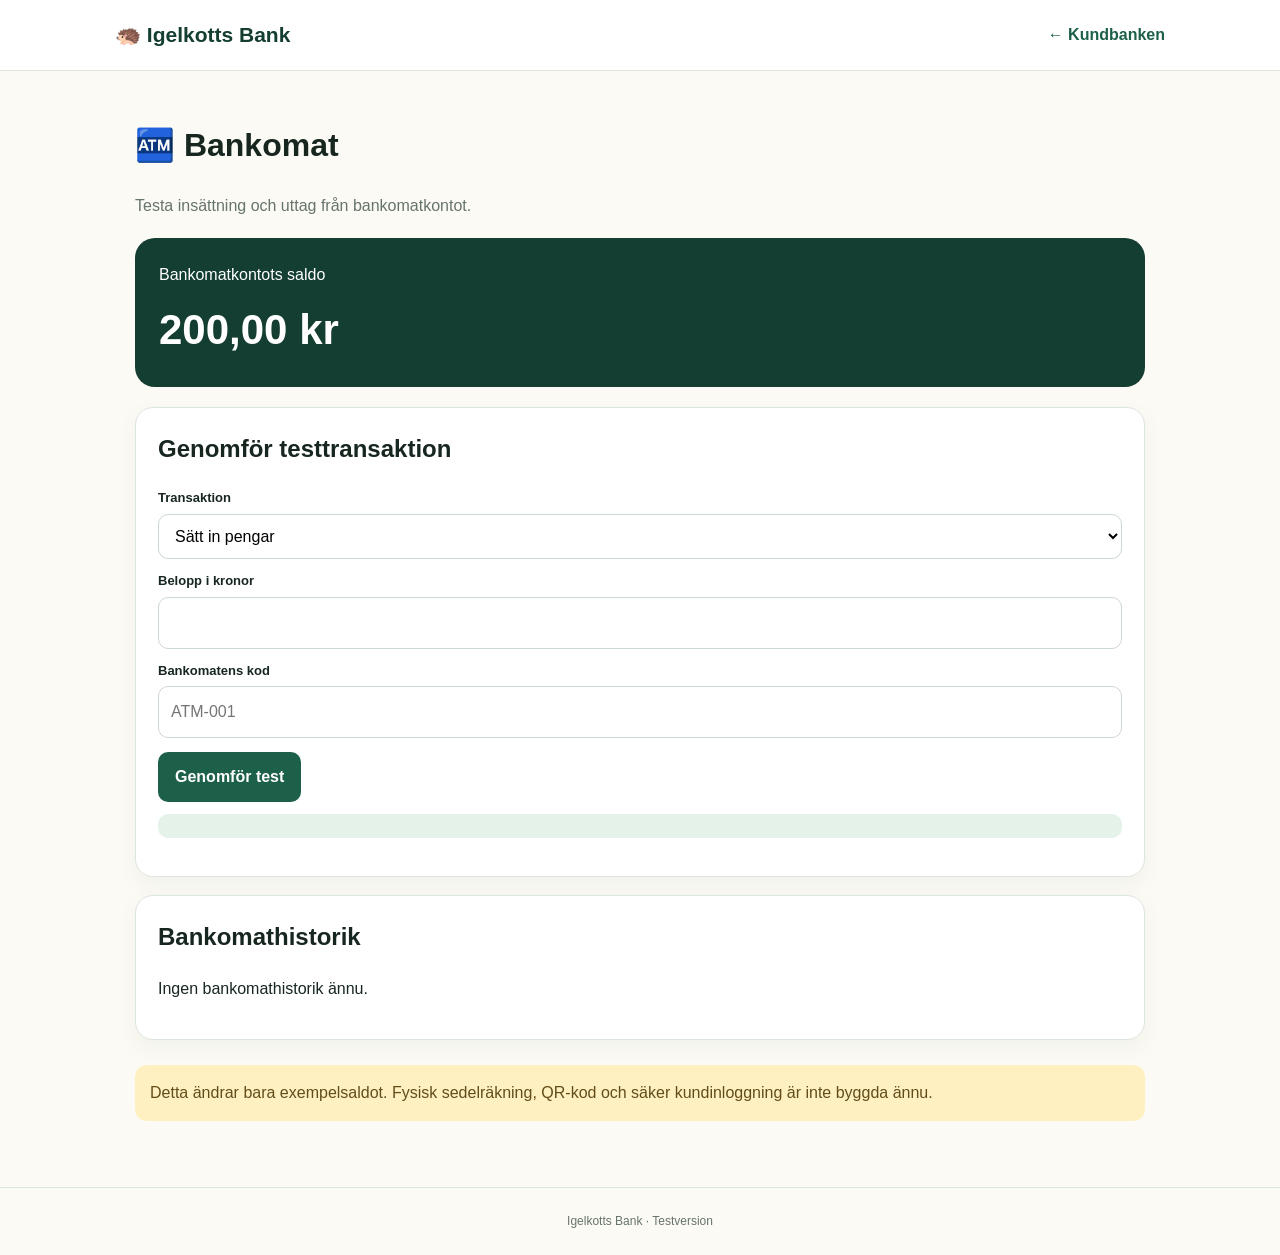
==== bankomat.html @ 20df0767 "Add files via upload" ====
<!DOCTYPE html>
<html lang="sv">
<head>
  <meta charset="UTF-8">
  <meta name="viewport" content="width=device-width, initial-scale=1">
  <title>Bankomat</title>
  <link rel="stylesheet" href="style.css">
  <script src="bank.js" defer></script>
</head>
<body>
<header>
  <a class="brand" href="index.html">🦔 Igelkotts Bank</a>
  <a class="back" href="kund.html">← Kundbanken</a>
</header>

<main class="container">
  <h1>🏧 Bankomat</h1>
  <p class="muted">Testa insättning och uttag från bankomatkontot.</p>

  <section class="balance">
    Bankomatkontots saldo
    <strong id="atm-balance">200,00 kr</strong>
  </section>

  <section class="panel">
    <h2>Genomför testtransaktion</h2>
    <form id="atm-form">
      <label>Transaktion</label>
      <select name="kind">
        <option value="insättning">Sätt in pengar</option>
        <option value="uttag">Ta ut pengar</option>
      </select>
      <label>Belopp i kronor</label>
      <input name="amount" type="number" min="1" step="1" required>
      <label>Bankomatens kod</label>
      <input name="atmcode" required placeholder="ATM-001">
      <button>Genomför test</button>
      <p id="atm-message" class="message" aria-live="polite"></p>
    </form>
  </section>

  <section class="panel">
    <h2>Bankomathistorik</h2>
    <div id="atm-history"></div>
  </section>

  <p class="warning">
    Detta ändrar bara exempelsaldot. Fysisk sedelräkning, QR-kod och
    säker kundinloggning är inte byggda ännu.
  </p>
</main>
<footer>Igelkotts Bank · Testversion</footer>
</body>
</html>
---- style.css ----
:root {
  --green: #1d6049;
  --dark: #143e32;
  --mint: #e5f2e9;
  --cream: #fbfaf4;
  --text: #172720;
  --muted: #66746b;
  --border: #dce6dd;
}

* { box-sizing: border-box; }

body {
  margin: 0;
  background: var(--cream);
  color: var(--text);
  font-family: Arial, sans-serif;
  line-height: 1.6;
}

header {
  background: white;
  border-bottom: 1px solid var(--border);
  padding: 18px max(20px, calc((100% - 1050px)/2));
  display: flex;
  justify-content: space-between;
  align-items: center;
  gap: 12px;
}

.brand {
  color: var(--dark);
  font-size: 21px;
  font-weight: bold;
  text-decoration: none;
}

.badge {
  background: #fff0c2;
  color: #745515;
  border-radius: 20px;
  padding: 5px 10px;
  font-size: 11px;
  font-weight: bold;
}

.container {
  max-width: 1050px;
  margin: auto;
  padding: 28px 20px 50px;
}

.hero {
  background: var(--dark);
  color: white;
  padding: 38px;
  border-radius: 24px;
  margin-bottom: 30px;
}

.hero h1 {
  font-size: clamp(32px, 6vw, 52px);
  line-height: 1.1;
  margin: 10px 0;
}

.hero p { color: #d8e9dd; }

h2 { margin-top: 30px; }

.grid, .accounts {
  display: grid;
  grid-template-columns: repeat(2, minmax(0, 1fr));
  gap: 16px;
}

.tile, .panel, .account {
  display: block;
  background: white;
  border: 1px solid var(--border);
  border-radius: 18px;
  padding: 22px;
  color: var(--text);
  text-decoration: none;
  box-shadow: 0 8px 24px #143e320b;
}

.tile:hover {
  border-color: #83b899;
  transform: translateY(-2px);
}

.tile span { font-size: 30px; }
.tile h3 { margin-bottom: 5px; }
.tile p, .muted { color: var(--muted); }

.balance {
  background: var(--dark);
  color: white;
  border-radius: 20px;
  padding: 24px;
  margin: 20px 0;
}

.balance strong {
  display: block;
  font-size: clamp(28px, 5vw, 42px);
  margin-top: 8px;
}

.account { padding: 18px; }
.account strong { display: block; }
.money { color: var(--green); font-weight: bold; }

.panel { margin: 18px 0; }
.panel h2 { margin-top: 0; }

label {
  display: block;
  font-size: 13px;
  font-weight: bold;
  margin: 12px 0 5px;
}

input, select, textarea {
  width: 100%;
  padding: 12px;
  border: 1px solid #ccd9cf;
  border-radius: 10px;
  font: inherit;
  background: white;
}

button, .button {
  display: inline-block;
  border: 0;
  border-radius: 10px;
  background: var(--green);
  color: white;
  padding: 12px 17px;
  margin-top: 14px;
  font: inherit;
  font-weight: bold;
  cursor: pointer;
  text-decoration: none;
}

button.secondary {
  background: var(--mint);
  color: var(--dark);
}

.message {
  background: var(--mint);
  color: var(--dark);
  border-radius: 10px;
  padding: 12px;
  margin-top: 12px;
}

.warning {
  background: #fff0c2;
  color: #624d19;
  padding: 15px;
  border-radius: 12px;
  margin-top: 25px;
}

.list-item {
  padding: 13px 0;
  border-bottom: 1px solid var(--border);
}

.list-item small {
  display: block;
  color: var(--muted);
}

progress { accent-color: var(--green); }

.back {
  color: var(--green);
  font-weight: bold;
  text-decoration: none;
}

footer {
  text-align: center;
  padding: 24px;
  color: var(--muted);
  font-size: 12px;
  border-top: 1px solid var(--border);
}

@media (max-width: 550px) {
  .grid, .accounts { grid-template-columns: 1fr; }
  .hero { padding: 25px; }
  header { padding: 15px; }
}
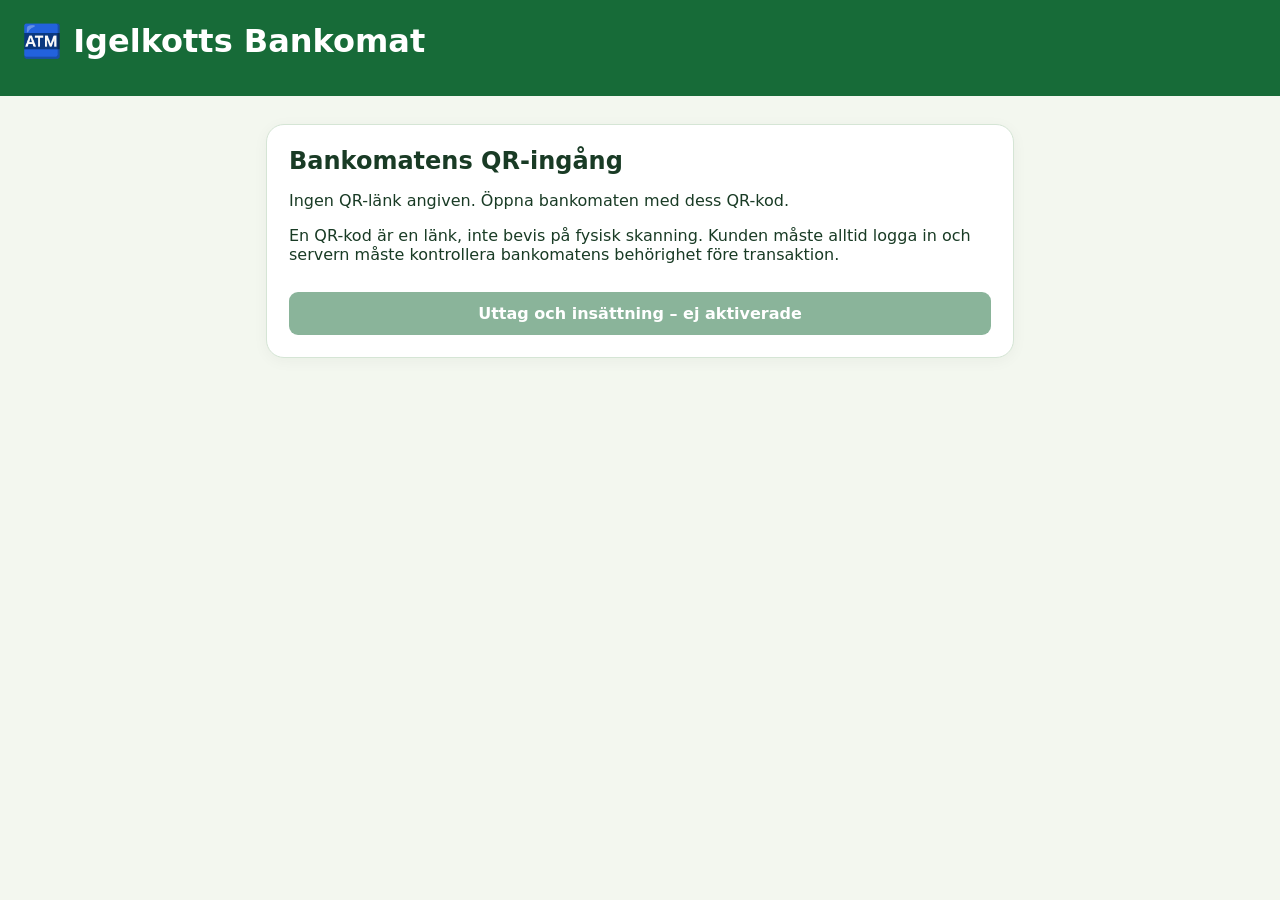
==== commit c7b28a66: "Add files via upload" ====
--- a/bankomat.html
+++ b/bankomat.html
@@ -1,55 +1 @@
-
-<!DOCTYPE html>
-<html lang="sv">
-<head>
-  <meta charset="UTF-8">
-  <meta name="viewport" content="width=device-width, initial-scale=1">
-  <title>Bankomat</title>
-  <link rel="stylesheet" href="style.css">
-  <script src="bank.js" defer></script>
-</head>
-<body>
-<header>
-  <a class="brand" href="index.html">🦔 Igelkotts Bank</a>
-  <a class="back" href="kund.html">← Kundbanken</a>
-</header>
-
-<main class="container">
-  <h1>🏧 Bankomat</h1>
-  <p class="muted">Testa insättning och uttag från bankomatkontot.</p>
-
-  <section class="balance">
-    Bankomatkontots saldo
-    <strong id="atm-balance">200,00 kr</strong>
-  </section>
-
-  <section class="panel">
-    <h2>Genomför testtransaktion</h2>
-    <form id="atm-form">
-      <label>Transaktion</label>
-      <select name="kind">
-        <option value="insättning">Sätt in pengar</option>
-        <option value="uttag">Ta ut pengar</option>
-      </select>
-      <label>Belopp i kronor</label>
-      <input name="amount" type="number" min="1" step="1" required>
-      <label>Bankomatens kod</label>
-      <input name="atmcode" required placeholder="ATM-001">
-      <button>Genomför test</button>
-      <p id="atm-message" class="message" aria-live="polite"></p>
-    </form>
-  </section>
-
-  <section class="panel">
-    <h2>Bankomathistorik</h2>
-    <div id="atm-history"></div>
-  </section>
-
-  <p class="warning">
-    Detta ändrar bara exempelsaldot. Fysisk sedelräkning, QR-kod och
-    säker kundinloggning är inte byggda ännu.
-  </p>
-</main>
-<footer>Igelkotts Bank · Testversion</footer>
-</body>
-</html>
+<!doctype html><html lang="sv"><head><meta charset="utf-8"><meta name="viewport" content="width=device-width,initial-scale=1"><title>Igelkotts Bankomat</title><link rel="stylesheet" href="style.css"></head><body><header><h1>🏧 Igelkotts Bankomat</h1></header><main><section class="panel"><h2>Bankomatens QR-ingång</h2><p id="info">Kontrollerar bankomatlänk...</p><p>En QR-kod är en länk, inte bevis på fysisk skanning. Kunden måste alltid logga in och servern måste kontrollera bankomatens behörighet före transaktion.</p><button disabled>Uttag och insättning – ej aktiverade</button></section></main><script>const t=new URLSearchParams(location.search).get('atm');document.getElementById('info').textContent=t?'Bankomatlänk mottagen. Serververifiering återstår.':'Ingen QR-länk angiven. Öppna bankomaten med dess QR-kod.';</script></body></html>
--- a/style.css
+++ b/style.css
@@ -1,200 +1 @@
-
-:root {
-  --green: #1d6049;
-  --dark: #143e32;
-  --mint: #e5f2e9;
-  --cream: #fbfaf4;
-  --text: #172720;
-  --muted: #66746b;
-  --border: #dce6dd;
-}
-
-* { box-sizing: border-box; }
-
-body {
-  margin: 0;
-  background: var(--cream);
-  color: var(--text);
-  font-family: Arial, sans-serif;
-  line-height: 1.6;
-}
-
-header {
-  background: white;
-  border-bottom: 1px solid var(--border);
-  padding: 18px max(20px, calc((100% - 1050px)/2));
-  display: flex;
-  justify-content: space-between;
-  align-items: center;
-  gap: 12px;
-}
-
-.brand {
-  color: var(--dark);
-  font-size: 21px;
-  font-weight: bold;
-  text-decoration: none;
-}
-
-.badge {
-  background: #fff0c2;
-  color: #745515;
-  border-radius: 20px;
-  padding: 5px 10px;
-  font-size: 11px;
-  font-weight: bold;
-}
-
-.container {
-  max-width: 1050px;
-  margin: auto;
-  padding: 28px 20px 50px;
-}
-
-.hero {
-  background: var(--dark);
-  color: white;
-  padding: 38px;
-  border-radius: 24px;
-  margin-bottom: 30px;
-}
-
-.hero h1 {
-  font-size: clamp(32px, 6vw, 52px);
-  line-height: 1.1;
-  margin: 10px 0;
-}
-
-.hero p { color: #d8e9dd; }
-
-h2 { margin-top: 30px; }
-
-.grid, .accounts {
-  display: grid;
-  grid-template-columns: repeat(2, minmax(0, 1fr));
-  gap: 16px;
-}
-
-.tile, .panel, .account {
-  display: block;
-  background: white;
-  border: 1px solid var(--border);
-  border-radius: 18px;
-  padding: 22px;
-  color: var(--text);
-  text-decoration: none;
-  box-shadow: 0 8px 24px #143e320b;
-}
-
-.tile:hover {
-  border-color: #83b899;
-  transform: translateY(-2px);
-}
-
-.tile span { font-size: 30px; }
-.tile h3 { margin-bottom: 5px; }
-.tile p, .muted { color: var(--muted); }
-
-.balance {
-  background: var(--dark);
-  color: white;
-  border-radius: 20px;
-  padding: 24px;
-  margin: 20px 0;
-}
-
-.balance strong {
-  display: block;
-  font-size: clamp(28px, 5vw, 42px);
-  margin-top: 8px;
-}
-
-.account { padding: 18px; }
-.account strong { display: block; }
-.money { color: var(--green); font-weight: bold; }
-
-.panel { margin: 18px 0; }
-.panel h2 { margin-top: 0; }
-
-label {
-  display: block;
-  font-size: 13px;
-  font-weight: bold;
-  margin: 12px 0 5px;
-}
-
-input, select, textarea {
-  width: 100%;
-  padding: 12px;
-  border: 1px solid #ccd9cf;
-  border-radius: 10px;
-  font: inherit;
-  background: white;
-}
-
-button, .button {
-  display: inline-block;
-  border: 0;
-  border-radius: 10px;
-  background: var(--green);
-  color: white;
-  padding: 12px 17px;
-  margin-top: 14px;
-  font: inherit;
-  font-weight: bold;
-  cursor: pointer;
-  text-decoration: none;
-}
-
-button.secondary {
-  background: var(--mint);
-  color: var(--dark);
-}
-
-.message {
-  background: var(--mint);
-  color: var(--dark);
-  border-radius: 10px;
-  padding: 12px;
-  margin-top: 12px;
-}
-
-.warning {
-  background: #fff0c2;
-  color: #624d19;
-  padding: 15px;
-  border-radius: 12px;
-  margin-top: 25px;
-}
-
-.list-item {
-  padding: 13px 0;
-  border-bottom: 1px solid var(--border);
-}
-
-.list-item small {
-  display: block;
-  color: var(--muted);
-}
-
-progress { accent-color: var(--green); }
-
-.back {
-  color: var(--green);
-  font-weight: bold;
-  text-decoration: none;
-}
-
-footer {
-  text-align: center;
-  padding: 24px;
-  color: var(--muted);
-  font-size: 12px;
-  border-top: 1px solid var(--border);
-}
-
-@media (max-width: 550px) {
-  .grid, .accounts { grid-template-columns: 1fr; }
-  .hero { padding: 25px; }
-  header { padding: 15px; }
-}
+*{box-sizing:border-box}body{margin:0;background:#f3f7ef;color:#193b25;font:16px system-ui,Arial}header{background:#176b38;color:white;padding:22px}header a{color:white}main{max-width:780px;margin:28px auto;padding:0 16px}.panel{background:white;border:1px solid #d5e5d5;border-radius:18px;padding:22px;margin:16px 0;box-shadow:0 3px 15px #14351c0b}h1,h2{margin:0 0 14px}label{display:block;margin:12px 0 5px;font-weight:600}input,select,button{font:inherit;width:100%;padding:12px;border-radius:9px;border:1px solid #aac5ad}button{background:#176b38;color:white;border:0;cursor:pointer;margin-top:12px;font-weight:700}button:disabled{opacity:.5;cursor:not-allowed}.secondary{background:#e4efe5;color:#194b2a}.muted{color:#526b59;font-size:14px}.balance{font-size:24px;font-weight:800}.grid{display:grid;grid-template-columns:repeat(auto-fit,minmax(180px,1fr));gap:12px}.account{background:#eff7ee;border-radius:12px;padding:14px}.hidden{display:none!important}.notice{padding:12px;border-radius:9px;background:#e7f4e7;white-space:pre-wrap}.error{background:#ffe8e8;color:#8c2525}li{margin:8px 0}a{color:#176b38}header a{color:white}
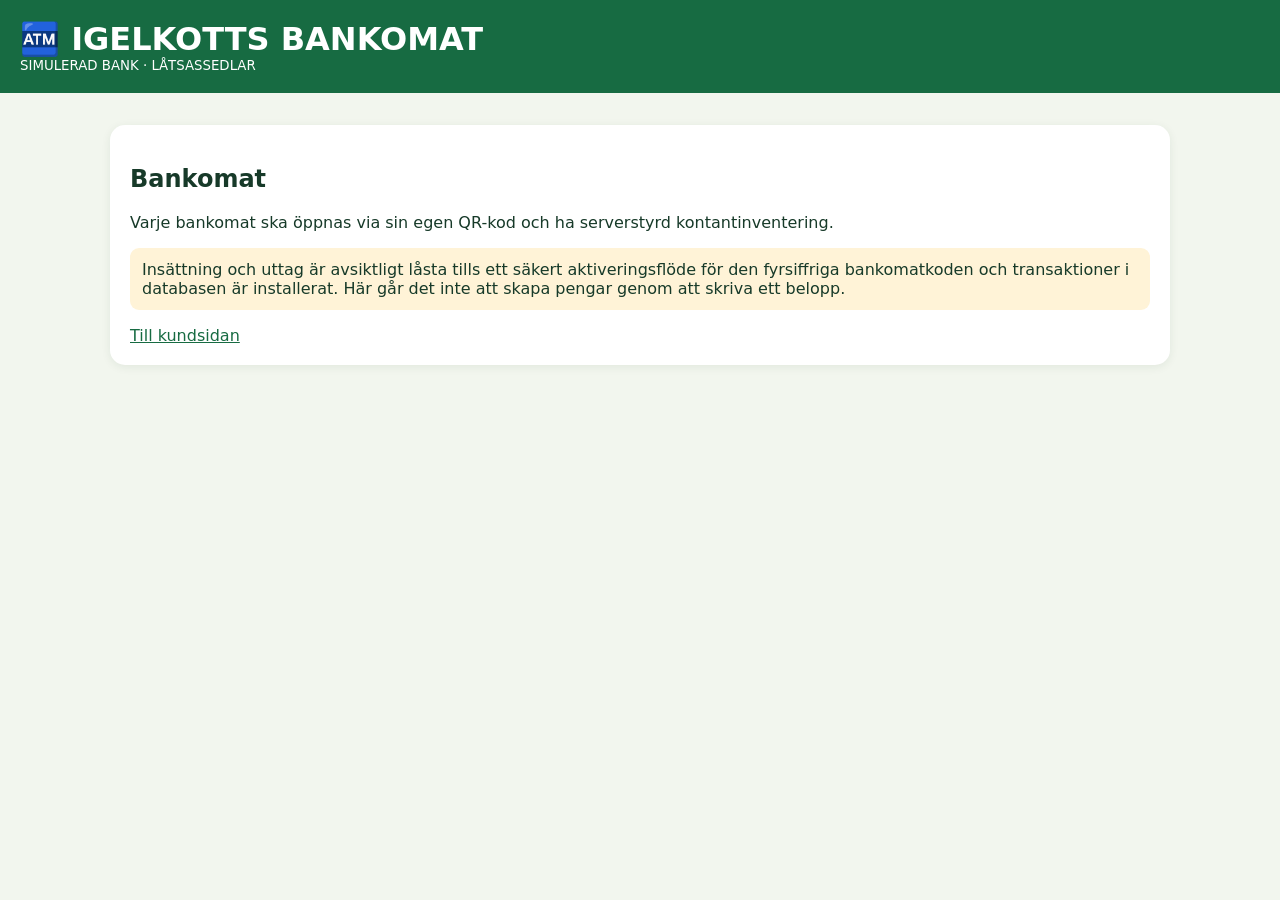
==== commit 44c21c30: "Add files via upload" ====
--- a/bankomat.html
+++ b/bankomat.html
@@ -1 +1 @@
-<!doctype html><html lang="sv"><head><meta charset="utf-8"><meta name="viewport" content="width=device-width,initial-scale=1"><title>Igelkotts Bankomat</title><link rel="stylesheet" href="style.css"></head><body><header><h1>🏧 Igelkotts Bankomat</h1></header><main><section class="panel"><h2>Bankomatens QR-ingång</h2><p id="info">Kontrollerar bankomatlänk...</p><p>En QR-kod är en länk, inte bevis på fysisk skanning. Kunden måste alltid logga in och servern måste kontrollera bankomatens behörighet före transaktion.</p><button disabled>Uttag och insättning – ej aktiverade</button></section></main><script>const t=new URLSearchParams(location.search).get('atm');document.getElementById('info').textContent=t?'Bankomatlänk mottagen. Serververifiering återstår.':'Ingen QR-länk angiven. Öppna bankomaten med dess QR-kod.';</script></body></html>+<!doctype html><html lang="sv"><meta charset="utf-8"><meta name="viewport" content="width=device-width,initial-scale=1"><title>Igelkotts Bankomat</title><link rel="stylesheet" href="style.css"><header><h1>🏧 IGELKOTTS BANKOMAT</h1><small>SIMULERAD BANK · LÅTSASSEDLAR</small></header><main class="wrap"><div class="panel"><h2>Bankomat</h2><p>Varje bankomat ska öppnas via sin egen QR-kod och ha serverstyrd kontantinventering.</p><p class="warn">Insättning och uttag är avsiktligt låsta tills ett säkert aktiveringsflöde för den fyrsiffriga bankomatkoden och transaktioner i databasen är installerat. Här går det inte att skapa pengar genom att skriva ett belopp.</p><a href="index.html">Till kundsidan</a></div></main></html>
--- a/style.css
+++ b/style.css
@@ -1 +1 @@
-*{box-sizing:border-box}body{margin:0;background:#f3f7ef;color:#193b25;font:16px system-ui,Arial}header{background:#176b38;color:white;padding:22px}header a{color:white}main{max-width:780px;margin:28px auto;padding:0 16px}.panel{background:white;border:1px solid #d5e5d5;border-radius:18px;padding:22px;margin:16px 0;box-shadow:0 3px 15px #14351c0b}h1,h2{margin:0 0 14px}label{display:block;margin:12px 0 5px;font-weight:600}input,select,button{font:inherit;width:100%;padding:12px;border-radius:9px;border:1px solid #aac5ad}button{background:#176b38;color:white;border:0;cursor:pointer;margin-top:12px;font-weight:700}button:disabled{opacity:.5;cursor:not-allowed}.secondary{background:#e4efe5;color:#194b2a}.muted{color:#526b59;font-size:14px}.balance{font-size:24px;font-weight:800}.grid{display:grid;grid-template-columns:repeat(auto-fit,minmax(180px,1fr));gap:12px}.account{background:#eff7ee;border-radius:12px;padding:14px}.hidden{display:none!important}.notice{padding:12px;border-radius:9px;background:#e7f4e7;white-space:pre-wrap}.error{background:#ffe8e8;color:#8c2525}li{margin:8px 0}a{color:#176b38}header a{color:white}
+:root{font-family:system-ui,Arial;background:#f2f6ee;color:#173a29}*{box-sizing:border-box}body{margin:0}header{background:#176b42;color:white;padding:20px}header h1{margin:0}nav{display:flex;flex-wrap:wrap;gap:8px;margin-top:14px}button,input,select,textarea{font:inherit;padding:11px;border-radius:9px;border:1px solid #a6b9a8}button{background:#176b42;color:white;cursor:pointer;border:0}button:disabled{opacity:.5}nav button{background:#e8f3e8;color:#164b32}.wrap{max-width:1100px;margin:auto;padding:20px}.panel{background:white;padding:20px;border-radius:15px;margin:12px 0;box-shadow:0 2px 10px #153b2614}.grid{display:grid;grid-template-columns:repeat(auto-fit,minmax(220px,1fr));gap:12px}.row{display:flex;flex-wrap:wrap;gap:10px;align-items:center}input,select,textarea{max-width:100%;background:white;color:#173a29}label{display:grid;gap:5px;margin:8px 0}.hidden{display:none!important}.muted{color:#63786b}.error{color:#a21b1b}.ok{color:#176b42}.danger{background:#ae3030}.pill{display:inline-block;background:#e7f3e9;padding:5px 9px;border-radius:30px}table{width:100%;border-collapse:collapse}td,th{padding:8px;text-align:left;border-bottom:1px solid #dce7dc}a{color:#176b42}small{display:block}#msg{position:sticky;top:0;background:#e4f2e4;padding:8px;z-index:3}section[hidden]{display:none} .hero{max-width:480px;margin:45px auto;text-align:center} .hero button{width:100%;margin:5px 0} .balance{font-size:1.8rem;font-weight:bold} .warn{background:#fff3d7;padding:12px;border-radius:9px}
